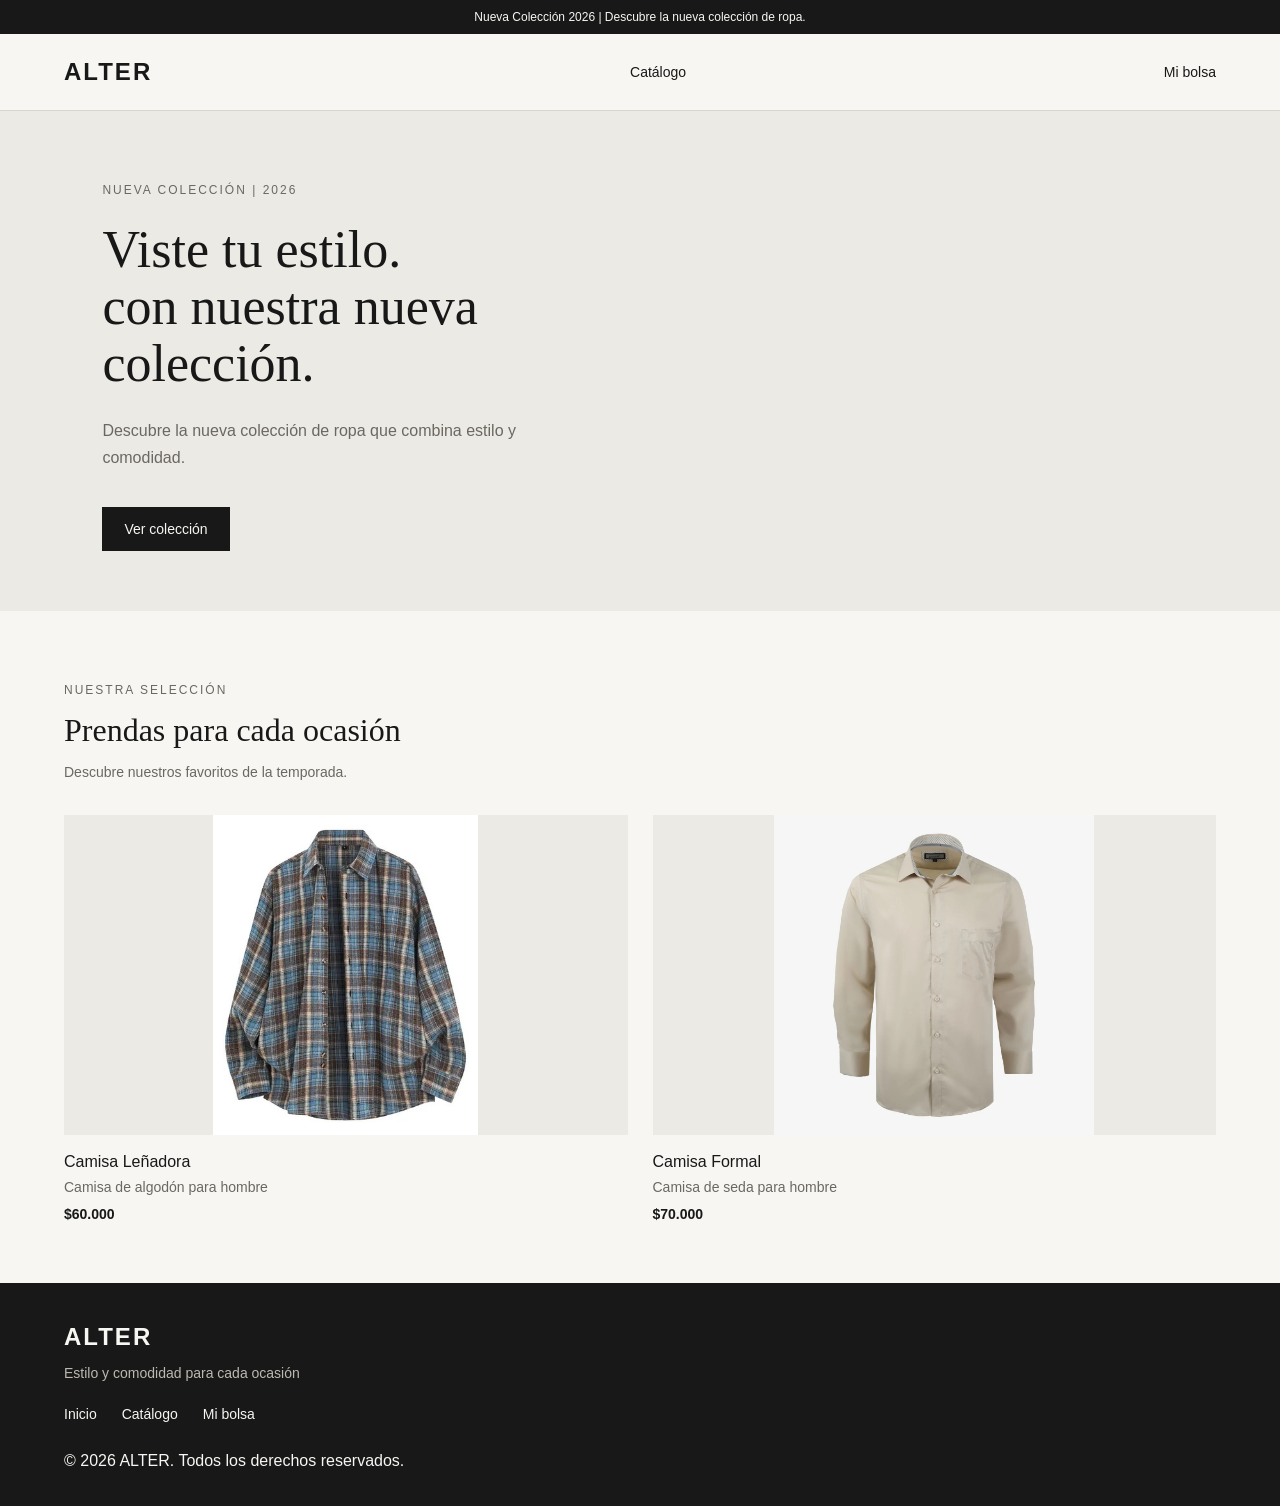
==== index.html @ 16459be5 "Se crea el pie de página de la tienda" ====
<!DOCTYPE html>
<html lang="es">
<head>
    <meta charset="UTF-8">
    <meta name="viewport" content="width=device-width, initial-scale=1.0">
    <title>ALTER</title>
    <link rel="stylesheet" href="css/style.css">
</head>

<body>
<header>
    <div class="anuncio">
        Nueva Colección 2026 | Descubre la nueva colección de ropa.
    </div>

    <nav class="navegacion">
        <a href="index.html" class="logo">ALTER</a>

        <div class="menu">
            <a href="catalogo.html">Catálogo</a>
        </div>

        <a href="carrito.html" class="carrito">Mi bolsa</a>
    </nav>
</header>

<main>
    <section class="principal">
        <div class="contenido-principal">
            <p class="etiqueta">NUEVA COLECCIÓN | 2026</p>

            <h1>Viste tu estilo.<br>con nuestra nueva colección.</h1>

            <p class="descripcion">Descubre la nueva colección de ropa que combina estilo y comodidad.</p>

            <a href="catalogo.html" class="boton-principal">Ver colección</a>
        </div>
    </section>

    <section class="productos">
        <div class="encabezado-productos">
            <p class="etiqueta">NUESTRA SELECCIÓN</p>
            <h2>Prendas para cada ocasión</h2>
            <p>Descubre nuestros favoritos de la temporada.</p>
        </div>

        <div class="lista-productos">
            <article class="producto">
                <div class="imagen-producto">
                    <img src="img/camisa_1.jpg" alt="camisa leñadora">
                </div>
                <h3>Camisa Leñadora</h3>
                <p>Camisa de algodón para hombre</p>
                <span class="precio">$60.000</span>
            </article>

            <article class="producto">
                <div class="imagen-producto">
                    <img src="img/camisa_2.jpg" alt="camisa formal">
                </div>
                <h3>Camisa Formal</h3>
                <p>Camisa de seda para hombre</p>
                <span class="precio">$70.000</span>
            </article>
        </div>
    </section>
</main>

<footer class="pie-pagina">
    <div class="contenido-pie">
        <a href="index.html" class="logo">ALTER</a>
        <p>Estilo y comodidad para cada ocasión</p>
    </div>

    <div class="enlaces-pie">
        <a href="index.html">Inicio</a>
        <a href="catalogo.html">Catálogo</a>
        <a href="carrito.html">Mi bolsa</a>
    </div>

    <div class="derechos-pie">
        <p>&copy; 2026 ALTER. Todos los derechos reservados.</p>
    </div>
</footer>

<script src="js/script.js"></script>
</body>
</html>
---- css/style.css ----
:root{
    --fondo: #F7F6F2;
    --texto: #181818;
    --texto-secundario: #6B6862 ;
    --linea : #DAD6CD ;
    --acento: #C05621;
}

* {
    box-sizing: border-box;
}

body {
    margin: 0;
    background-color: var(--fondo);
    color: var(--texto);
    font-family: 'Arial', sans-serif;
}

.anuncio{
    padding: 10px;
    background-color: var(--texto);
    color: var(--fondo);
    text-align: center;
    font-size: 12px;
}

.navegacion {
    display: flex;
    align-items: center;
    justify-content: space-between;
    padding: 24px 5%;
    border-bottom: 1px solid var(--linea);

}

.logo{
    color: var(--texto);
    font-size: 24px;
    font-weight: bold;
    text-decoration: none;
    letter-spacing: 2px;
}

.menu a, .carrito {
    color: var(--texto);
    font-size: 14px;
    text-decoration: none;
}

.menu a:hover, .carrito:hover {
    color: var(--acento);
}

.principal {
    min-height: 420px;
    display: flex;
    align-items: center;
    padding: 60px 8%;
    background-color: #ECEAE4;
}

.contenido-principal {
    max-width: 550px;
}

.etiqueta {
    color: var(--texto-secundario);
    font-size: 12px;
    letter-spacing: 2px;

}

.contenido-principal h1 {
    margin: 24px 0;
    font-family: Georgia, serif;
    font-size: 52px;
    font-weight: normal;
    line-height: 1.1;
}

.descripcion {
    max-width: 420px;
    color:var(--texto-secundario);
    font-size: 16px;
    line-height: 1.7;
}

.boton-principal {
    display: inline-block;
    margin-top: 20px;
    padding:14px 22px;
    background-color: var(--texto);
    color: var(--fondo);
    text-decoration: none;
    font-size: 14px;
}

.boton-principal:hover {
    background-color: var(--acento);
}

.productos {
    padding: 60px 5%;
}

.encabezado-productos {
    margin-bottom: 35px;
}

.encabezado-productos h2 {
    margin: 15px 0;
    font-family: Georgia, serif;
    font-size: 32px;
    font-weight: normal;
}

.encabezado-productos > p:last-child {
    color: var(--texto-secundario);
    font-size: 14px;
}

.lista-productos {
    display: grid;
    grid-template-columns: repeat(2, 1fr);
    gap: 25px;
}

.producto h3 {
    margin: 0 0 8px;
    font-size: 16px;
    font-weight: normal;
}

.producto p {
    margin: 0 0 10px;
    color: var(--texto-secundario);
    font-size: 14px;
}

.producto span{
    font-size: 14px;
    font-weight: bold;
}

.imagen-producto {
    width: 100%;
    height: 320px;
    margin-bottom: 18px;
    background-color: #ECEAE4;
    display: flex;
    align-items: center;
    justify-content: center;
}

.imagen-producto img {
    width: 100%;
    height: 100%;
    object-fit: contain;
    display: block;
}

.pie-pagina {
    padding: 40px 5% 20px;
    background-color: var(--texto);
    color: var(--fondo);
}

.contenido-pie {
    margin-bottom: 25px;
}

.pie-pagina .logo {
    color: var(--fondo)
}

.contenido-pie p {
    color: #BDB9B1;
    font-size: 14px;
}

.enlaces-pie {
    display: flex;
    gap: 25px;
    margin-bottom: 30px;
}

.enlaces-pie a {
    color: var(--fondo);
    font-size: 14px;
    text-decoration: none;
}

.enlaces-pie a:hover {
    color: var(--acento);
}

.derechos {
    padding-top: 15px;
    border-top: 1px solid #44413C;
    color: #BDB9B1;
    font-size: 12px;
}
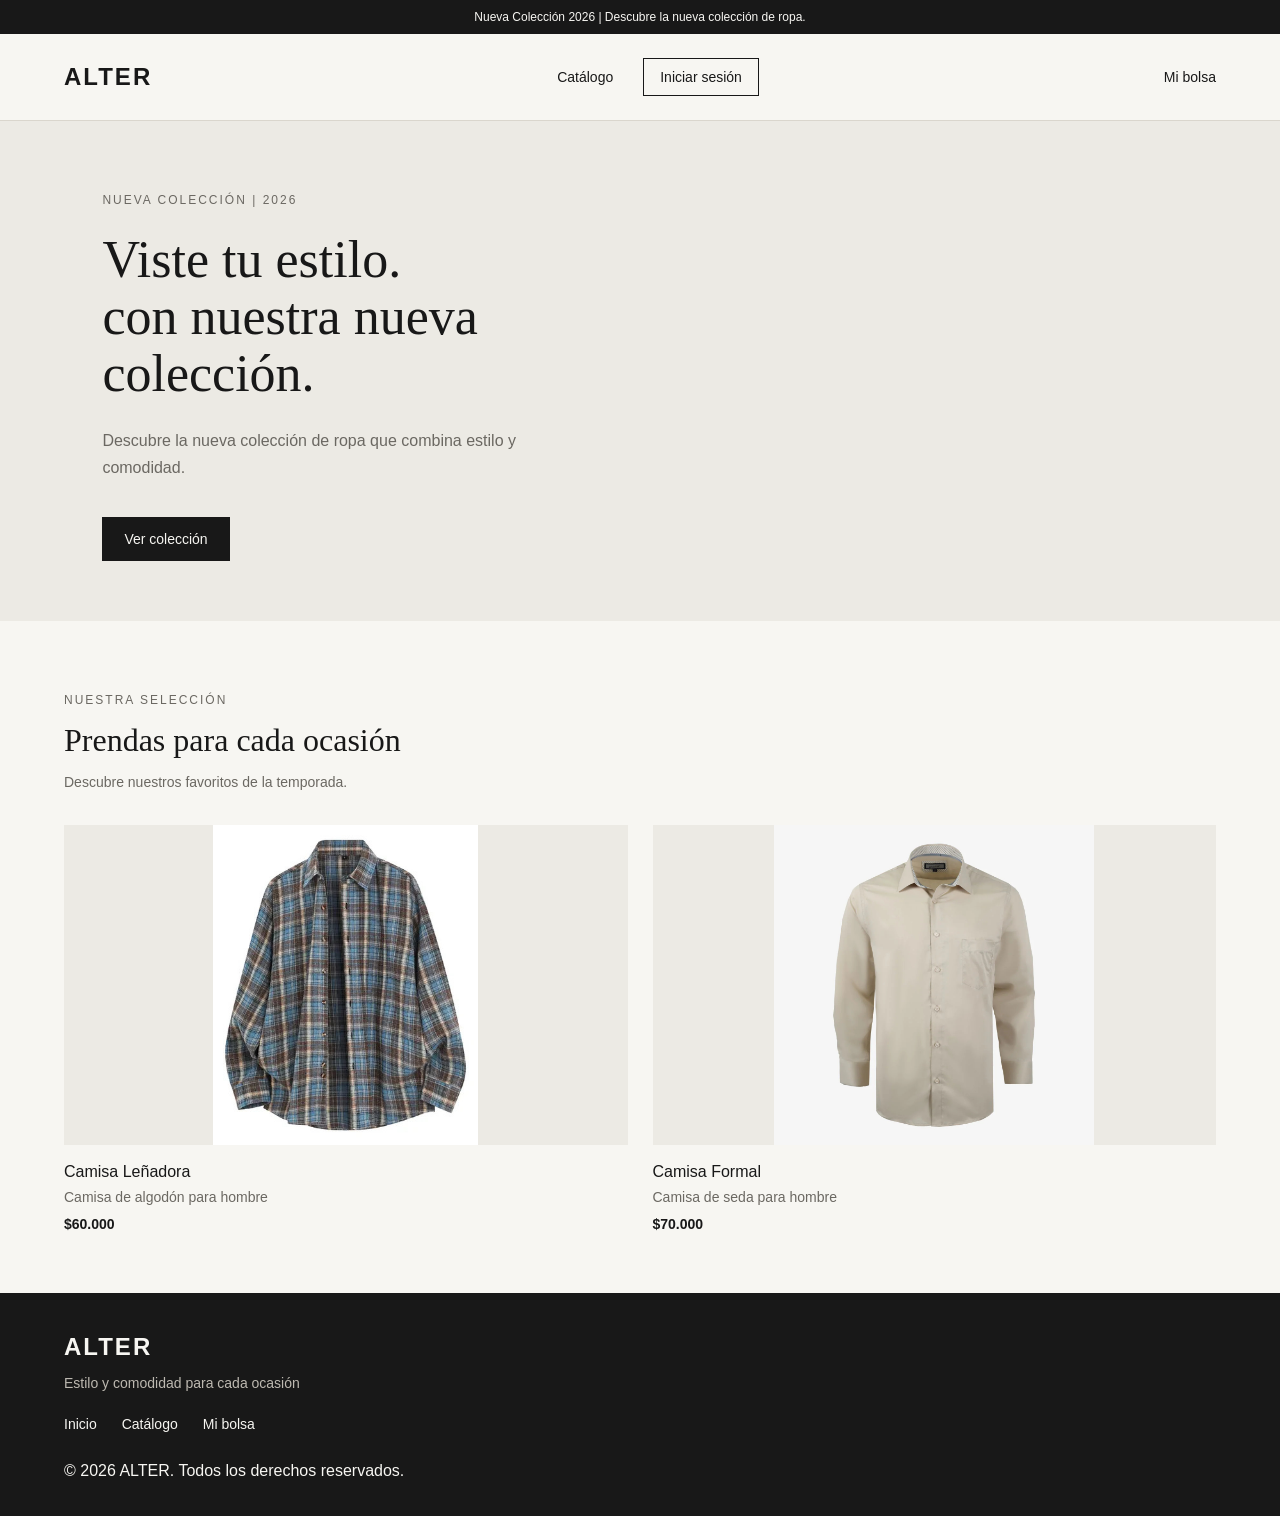
==== commit e9f02368: "Se mejora la navegación y el acceso al inicio de sesión" ====
--- a/index.html
+++ b/index.html
@@ -18,6 +18,7 @@
 
         <div class="menu">
             <a href="catalogo.html">Catálogo</a>
+            <a href="login.html" class="enlace-login">Iniciar sesión</a>
         </div>
 
         <a href="carrito.html" class="carrito">Mi bolsa</a>
--- a/css/style.css
+++ b/css/style.css
@@ -42,14 +42,52 @@
     letter-spacing: 2px;
 }
 
+.menu {
+    display: flex;
+    align-items: center;
+    gap: 30px;
+}
+
 .menu a, .carrito {
     color: var(--texto);
     font-size: 14px;
     text-decoration: none;
+    transition: color 0.3s ease;
 }
 
 .menu a:hover, .carrito:hover {
     color: var(--acento);
+}
+
+.menu .enlace-login {
+    padding: 10px 16px;
+    border: 1px solid var(--texto);
+    transition: background-color 0.3s ease, color 0.3s ease;
+}
+
+.menu .enlace-login:hover {
+    background-color: var(--texto);
+    color: var(--fondo);
+}
+
+.menu a:not(.enlace-login) {
+    position: relative;
+    padding: 10px 0;
+}
+
+.menu a:not(.enlace-login)::after {
+    content: "";
+    position: absolute;
+    left: 0;
+    bottom: 3px;
+    width: 0;
+    height: 1px;
+    background-color: var(--acento);
+    transition: width 0.3s ease;
+}
+
+.menu a:not(.enlace-login):hover::after {
+    width: 100%;
 }
 
 .principal {
@@ -200,4 +238,90 @@
     border-top: 1px solid #44413C;
     color: #BDB9B1;
     font-size: 12px;
-}+}
+
+.inicio-sesion {
+    width: 100%;
+    max-width: 440px;
+    margin: 60px auto;
+    padding: 40px;
+    background-color: #FFFFFF;
+}
+
+.inicio-sesion h1 {
+    margin: 0 0 12px;
+    font-family: Georgia, serif;
+    font-size: 32px;
+    font-weight: normal;
+}
+
+.inicio-sesion p {
+    color: var(--texto-secundario);
+    font-size: 14px;
+    line-height: 1.6;
+}
+
+.inicio-sesion form {
+    display: flex;
+    flex-direction: column;
+    margin-top: 30px;
+}
+
+.inicio-sesion label {
+    margin-bottom: 8px;
+    font-size: 14px;
+}
+
+.inicio-sesion input {
+    width: 100%;
+    margin-bottom: 20px;
+    padding: 13px;
+    border: 1px solid var(--linea);
+    background-color: var(--fondo);
+    font-size: 14px;
+    outline: none;
+}
+
+.inicio-sesion input:focus {
+    border-color: var(--acento);
+}
+
+.inicio-sesion a {
+    color: var(--texto);
+    font-size: 13px;
+    text-decoration: none;
+}
+
+.inicio-sesion a:hover {
+    color: var(--acento);
+}
+
+.inicio-sesion form button {
+    margin-top: 25px;
+    padding: 14px;
+    border: none;
+    background-color: var(--texto);
+    color: var(--fondo);
+    font-size: 14px;
+    cursor: pointer;
+}
+
+.inicio-sesion form button:hover {
+    background-color: var(--acento);
+}
+
+.inicio-sesion > p:last-child {
+    margin-top: 25px;
+    text-align: center;
+}
+
+@media (max-width: 500px) {
+    .inicio-sesion {
+        margin: 30px auto;
+        padding: 25px;
+    }
+
+    .inicio-sesion h1 {
+        font-size: 28px;
+    }
+}
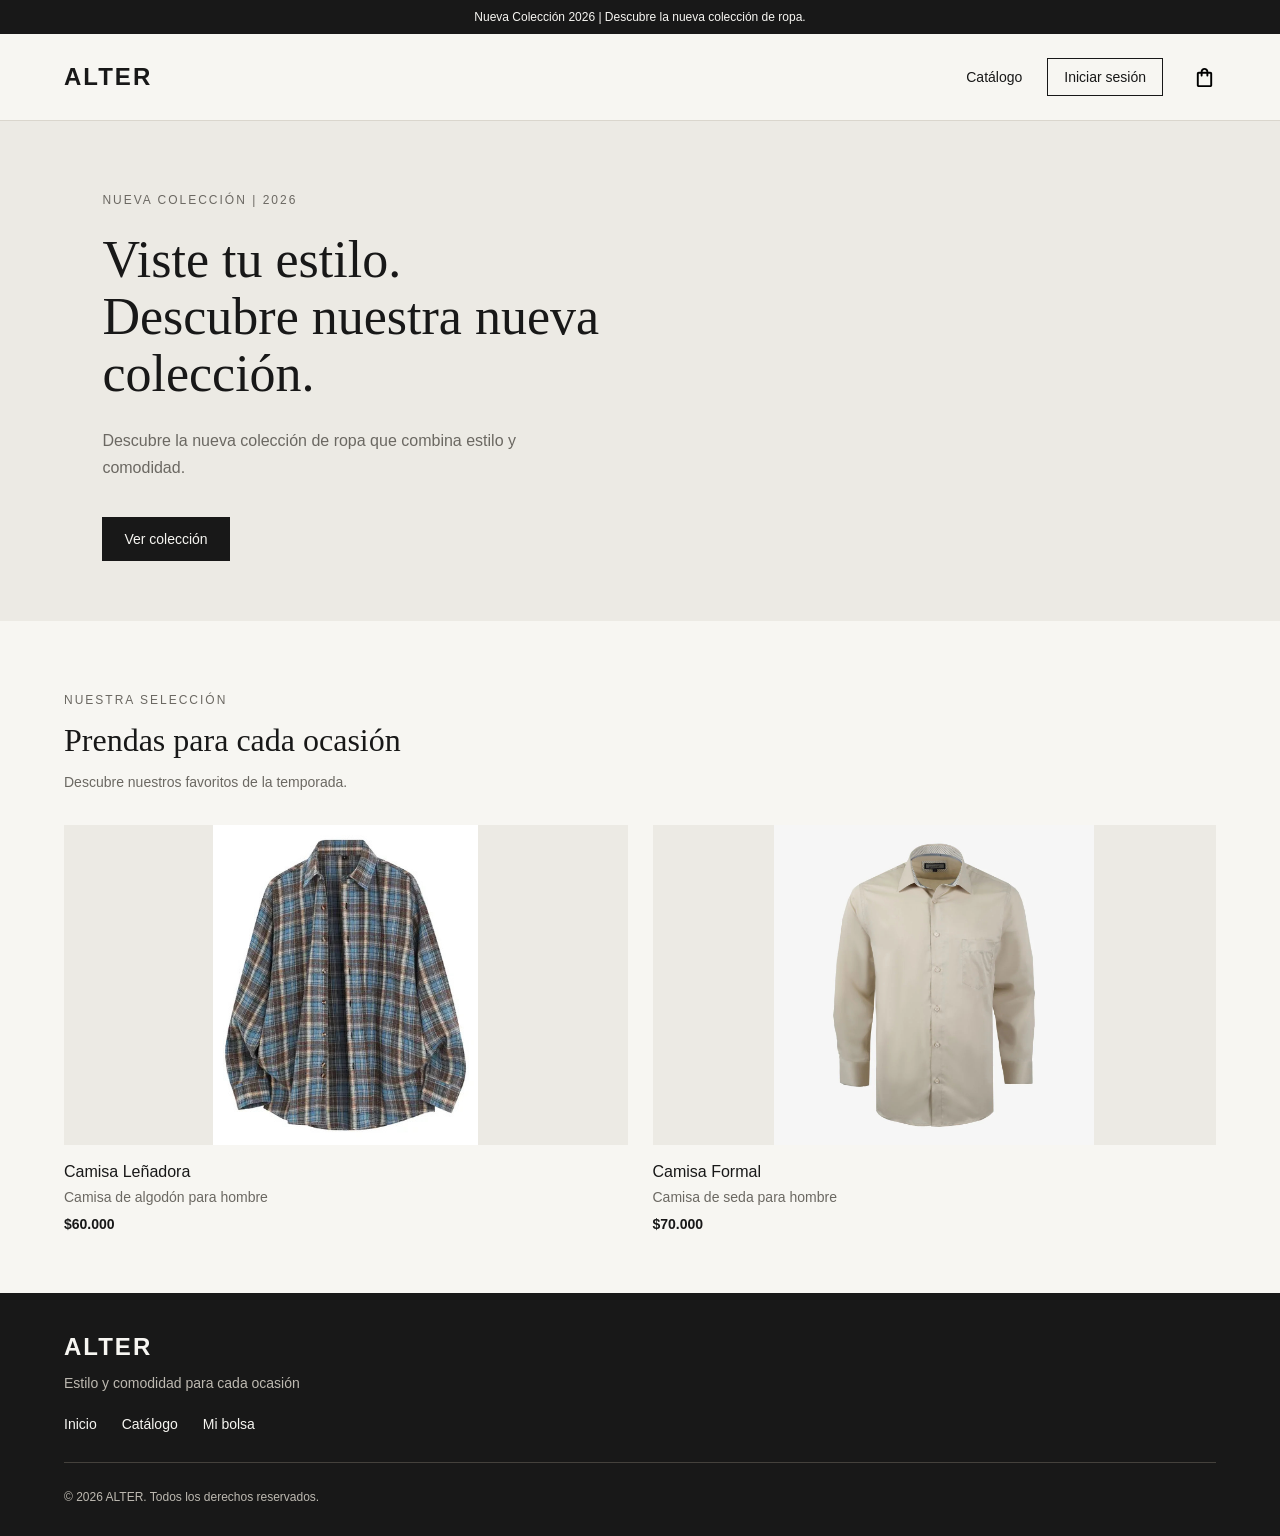
==== commit 4c930c36: "Se reemplaza el texto de la bolsa por un icono y ajusta el menú de navegación" ====
--- a/index.html
+++ b/index.html
@@ -21,7 +21,9 @@
             <a href="login.html" class="enlace-login">Iniciar sesión</a>
         </div>
 
-        <a href="carrito.html" class="carrito">Mi bolsa</a>
+        <a href="carrito.html" class="carrito" aria-label="Mi bolsa" title="Mi bolsa">
+            <img src="img/bolsa.svg" alt="">
+        </a>
     </nav>
 </header>
 
@@ -30,7 +32,7 @@
         <div class="contenido-principal">
             <p class="etiqueta">NUEVA COLECCIÓN | 2026</p>
 
-            <h1>Viste tu estilo.<br>con nuestra nueva colección.</h1>
+            <h1>Viste tu estilo.<br>Descubre nuestra nueva colección.</h1>
 
             <p class="descripcion">Descubre la nueva colección de ropa que combina estilo y comodidad.</p>
 
--- a/css/style.css
+++ b/css/style.css
@@ -45,7 +45,9 @@
 .menu {
     display: flex;
     align-items: center;
-    gap: 30px;
+    gap: 25px;
+    margin-left: auto;
+    margin-right: 30px;
 }
 
 .menu a, .carrito {
@@ -53,6 +55,26 @@
     font-size: 14px;
     text-decoration: none;
     transition: color 0.3s ease;
+}
+
+.carrito {
+    display: flex;
+    align-items: center;
+    justify-content: center;
+}
+
+.carrito img {
+    width: 23px;
+    height: 23px;
+    display: block;
+    object-fit: contain;
+    filter: brightness(0);
+    transition: transform 0.3s ease;
+}
+.carrito:hover img {
+    transform: translateY(-2px);
+    filter: brightness(0) saturate(100%) invert(35%) sepia(38%)
+        saturate(1694%) hue-rotate(347deg) brightness(91%) contrast(91%);
 }
 
 .menu a:hover, .carrito:hover {
@@ -233,7 +255,7 @@
     color: var(--acento);
 }
 
-.derechos {
+.derechos-pie {
     padding-top: 15px;
     border-top: 1px solid #44413C;
     color: #BDB9B1;
@@ -241,18 +263,20 @@
 }
 
 .inicio-sesion {
-    width: 100%;
-    max-width: 440px;
+    width: calc(100% - 40px);
+    max-width: 460px;
     margin: 60px auto;
-    padding: 40px;
+    padding: 42px;
     background-color: #FFFFFF;
+    border: 1px solid var(--linea);
 }
 
 .inicio-sesion h1 {
     margin: 0 0 12px;
     font-family: Georgia, serif;
-    font-size: 32px;
+    font-size: 34px;
     font-weight: normal;
+    line-height: 1.2;
 }
 
 .inicio-sesion p {
@@ -268,28 +292,42 @@
 }
 
 .inicio-sesion label {
-    margin-bottom: 8px;
+    margin-bottom: 9px;
     font-size: 14px;
 }
 
 .inicio-sesion input {
     width: 100%;
-    margin-bottom: 20px;
-    padding: 13px;
+    margin-bottom: 22px;
+    padding: 14px;
     border: 1px solid var(--linea);
     background-color: var(--fondo);
+    color: var(--texto);
+    font-family: Arial, sans-serif;
     font-size: 14px;
     outline: none;
+    transition: border-color 0.3s, background-color 0.3s;
 }
 
 .inicio-sesion input:focus {
     border-color: var(--acento);
+    background-color: #FFFFFF;
+}
+
+.inicio-sesion input::placeholder {
+    color: #88847D;
+}
+
+.inicio-sesion form > a {
+    align-self:flex-end;
+    margin-top: -5px;
 }
 
 .inicio-sesion a {
     color: var(--texto);
     font-size: 13px;
     text-decoration: none;
+    transition: color 0.3s;
 }
 
 .inicio-sesion a:hover {
@@ -299,29 +337,162 @@
 .inicio-sesion form button {
     margin-top: 25px;
     padding: 14px;
-    border: none;
+    border: 1px solid var(--texto);
     background-color: var(--texto);
     color: var(--fondo);
     font-size: 14px;
     cursor: pointer;
+    transition: background-color 0.3s, border-color 0.3s;
 }
 
 .inicio-sesion form button:hover {
+    border-color: var(--acento);
     background-color: var(--acento);
 }
 
+.inicio-sesion form button:focus-visible, .inicio-sesion a:focus-visible {
+    outline: 2px solid var(--acento);
+    outline-offset: 3px;
+}
+
 .inicio-sesion > p:last-child {
-    margin-top: 25px;
+    margin-top: 28px;
     text-align: center;
 }
 
 @media (max-width: 500px) {
     .inicio-sesion {
-        margin: 30px auto;
-        padding: 25px;
+        margin: 35px auto;
+        padding: 28px 24px;
     }
 
     .inicio-sesion h1 {
-        font-size: 28px;
-    }
-}
+        font-size: 29px;
+    }
+}
+
+.pagina-mantenimiento {
+    min-height: 100vh;
+    display: flex;
+    flex-direction: column;
+}
+
+.mantenimiento {
+    flex: 1;
+    display: flex;
+    flex-direction: column;
+    align-items: center;
+    padding: 35px 0 0;
+    text-align: center;
+}
+
+.mantenimiento .logo {
+    font-size: 28px;
+}
+
+.contenido-mantenimiento {
+    width: calc(100% - 40px);
+    max-width: 600px;
+    padding: 55px 45px;
+    margin: 40px 0;
+    background-color: #FFFFFF;
+    border: 1px solid var(--linea);
+}
+
+.etiqueta-mantenimiento {
+    margin: 0 0 22px;
+    color: var(--acento);
+    font-size: 12px;
+    letter-spacing: 3px;
+}
+
+.contenido-mantenimiento h1 {
+    margin: 0 0 22px;
+    font-family: Georgia, serif;
+    font-size: 42px;
+    font-weight: normal;
+    line-height: 1.2;
+}
+
+.descripcion-mantenimiento {
+    max-width: 460px;
+    margin: 0 auto;
+    color: var(--texto-secundario);
+    font-size: 15px;
+    line-height: 1.8;
+}
+
+.estado-mantenimiento {
+    display: inline-block;
+    margin-top: 28px;
+    padding: 12px 16px;
+    border: 1px solid var(--linea);
+    color: var(--texto-secundario);
+    font-size: 12px;
+}
+
+.pie-mantenimiento {
+    width: 100%;
+    margin-top: auto;
+    padding:40px 5% 20px;
+    background-color: var(--texto);
+    color: var(--fondo);
+    font-size: 12px;
+    text-align: left;
+}
+
+.pie-mantenimiento p {
+    margin: 0;
+}
+
+@media (max-width: 500px) {
+    .mantenimiento {
+        padding: 25px 0 0;
+    }
+
+    .contenido-mantenimiento {
+        padding: 35px 22px;
+        margin: 30px 0;
+    }
+
+    .contenido-mantenimiento h1 {
+        font-size: 32px;
+    }
+
+    .descripcion-mantenimiento {
+        font-size: 14px;
+    }
+}
+
+.btn-volver {
+    display: inline-block;
+    padding: 10px 18px;
+    border: 1px solid var(--linea);
+    background-color: transparent;
+    color: var(--texto);
+    text-decoration: none;
+    font-size: 14px;
+    transition: background-color 0.3s, color 0.3s;
+}
+
+.btn-volver:hover {
+    background-color: var(--texto);
+    color: var(--fondo);
+}
+
+@media (max-width: 500px) {
+    .navegacion {
+        padding: 18px 5%;
+        flex-wrap: wrap;
+        gap: 18px;
+    }
+
+    .menu {
+        margin: 0;
+        gap: 15px;
+    }
+
+    .carrito {
+        margin-left:auto;
+    }
+}
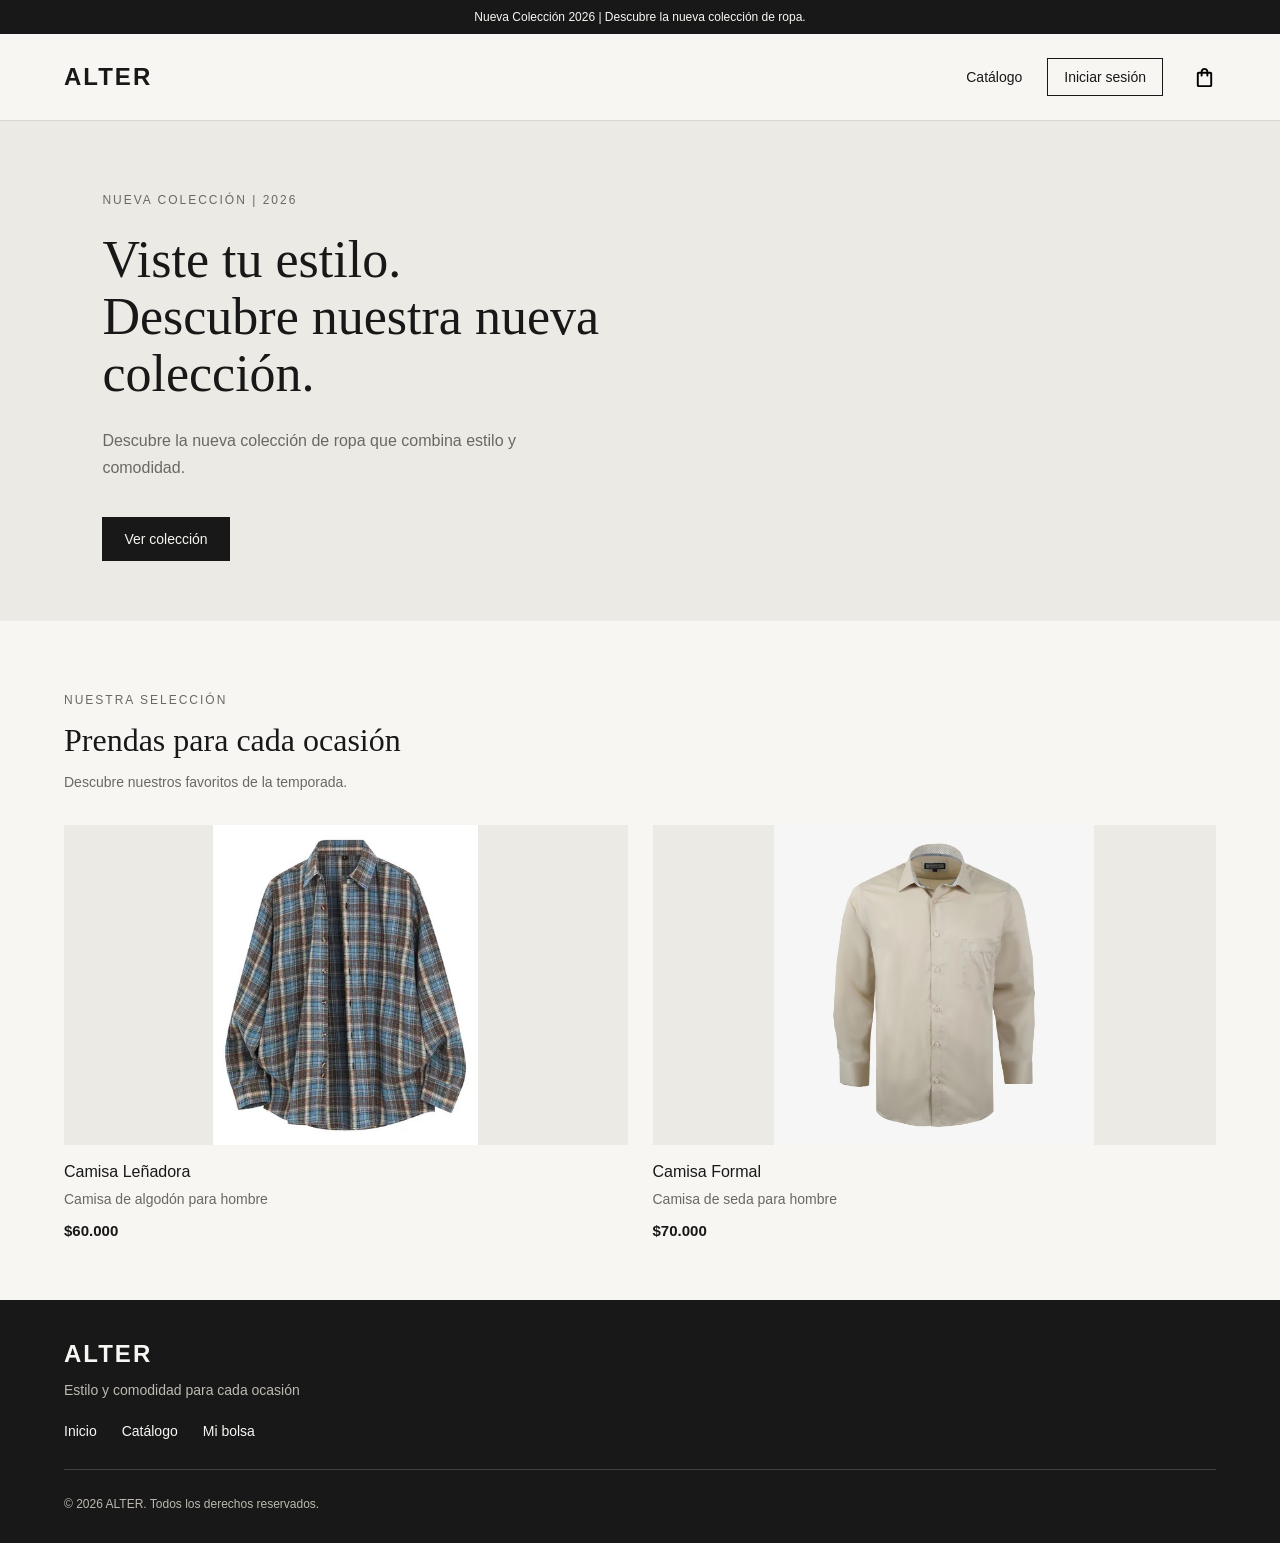
==== commit 484f8187: "refactor: actualizar enlaces de estilos en archivos HTML y eliminar style.css" ====
--- a/index.html
+++ b/index.html
@@ -4,7 +4,10 @@
     <meta charset="UTF-8">
     <meta name="viewport" content="width=device-width, initial-scale=1.0">
     <title>ALTER</title>
-    <link rel="stylesheet" href="css/style.css">
+    <link rel="stylesheet" href="css/base.css">
+    <link rel="stylesheet" href="css/layout.css">
+    <link rel="stylesheet" href="css/components.css">
+    <link rel="stylesheet" href="css/home.css">
 </head>
 
 <body>
--- a/css/base.css
+++ b/css/base.css
@@ -0,0 +1,18 @@
+:root{
+    --fondo: #F7F6F2;
+    --texto: #181818;
+    --texto-secundario: #6B6862 ;
+    --linea : #DAD6CD ;
+    --acento: #C05621;
+}
+
+* {
+    box-sizing: border-box;
+}
+
+body {
+    margin: 0;
+    background-color: var(--fondo);
+    color: var(--texto);
+    font-family: 'Arial', sans-serif;
+}
--- a/css/layout.css
+++ b/css/layout.css
@@ -0,0 +1,153 @@
+.anuncio{
+    padding: 10px;
+    background-color: var(--texto);
+    color: var(--fondo);
+    text-align: center;
+    font-size: 12px;
+}
+
+.navegacion {
+    display: flex;
+    align-items: center;
+    justify-content: space-between;
+    padding: 24px 5%;
+    border-bottom: 1px solid var(--linea);
+
+}
+
+.logo{
+    color: var(--texto);
+    font-size: 24px;
+    font-weight: bold;
+    text-decoration: none;
+    letter-spacing: 2px;
+}
+
+.menu {
+    display: flex;
+    align-items: center;
+    gap: 25px;
+    margin-left: auto;
+    margin-right: 30px;
+}
+
+.menu a, .carrito {
+    color: var(--texto);
+    font-size: 14px;
+    text-decoration: none;
+    transition: color 0.3s ease;
+}
+
+.carrito {
+    display: flex;
+    align-items: center;
+    justify-content: center;
+}
+
+.carrito img {
+    width: 23px;
+    height: 23px;
+    display: block;
+    object-fit: contain;
+    filter: brightness(0);
+    transition: transform 0.3s ease;
+}
+.carrito:hover img {
+    transform: translateY(-2px);
+    filter: brightness(0) saturate(100%) invert(35%) sepia(38%)
+        saturate(1694%) hue-rotate(347deg) brightness(91%) contrast(91%);
+}
+
+.menu a:hover, .carrito:hover {
+    color: var(--acento);
+}
+
+.menu .enlace-login {
+    padding: 10px 16px;
+    border: 1px solid var(--texto);
+    transition: background-color 0.3s ease, color 0.3s ease;
+}
+
+.menu .enlace-login:hover {
+    background-color: var(--texto);
+    color: var(--fondo);
+}
+
+.menu a:not(.enlace-login) {
+    position: relative;
+    padding: 10px 0;
+}
+
+.menu a:not(.enlace-login)::after {
+    content: "";
+    position: absolute;
+    left: 0;
+    bottom: 3px;
+    width: 0;
+    height: 1px;
+    background-color: var(--acento);
+    transition: width 0.3s ease;
+}
+
+.menu a:not(.enlace-login):hover::after {
+    width: 100%;
+}
+
+.pie-pagina {
+    padding: 40px 5% 20px;
+    background-color: var(--texto);
+    color: var(--fondo);
+}
+
+.contenido-pie {
+    margin-bottom: 25px;
+}
+
+.pie-pagina .logo {
+    color: var(--fondo)
+}
+
+.contenido-pie p {
+    color: #BDB9B1;
+    font-size: 14px;
+}
+
+.enlaces-pie {
+    display: flex;
+    gap: 25px;
+    margin-bottom: 30px;
+}
+
+.enlaces-pie a {
+    color: var(--fondo);
+    font-size: 14px;
+    text-decoration: none;
+}
+
+.enlaces-pie a:hover {
+    color: var(--acento);
+}
+
+.derechos-pie {
+    padding-top: 15px;
+    border-top: 1px solid #44413C;
+    color: #BDB9B1;
+    font-size: 12px;
+}
+
+@media (max-width: 500px) {
+    .navegacion {
+        padding: 18px 5%;
+        flex-wrap: wrap;
+        gap: 18px;
+    }
+
+    .menu {
+        margin: 0;
+        gap: 15px;
+    }
+
+    .carrito {
+        margin-left:auto;
+    }
+}
--- a/css/components.css
+++ b/css/components.css
@@ -0,0 +1,15 @@
+.btn-volver {
+    display: inline-block;
+    padding: 10px 18px;
+    border: 1px solid var(--linea);
+    background-color: transparent;
+    color: var(--texto);
+    text-decoration: none;
+    font-size: 14px;
+    transition: background-color 0.3s, color 0.3s;
+}
+
+.btn-volver:hover {
+    background-color: var(--texto);
+    color: var(--fondo);
+}
--- a/css/home.css
+++ b/css/home.css
@@ -0,0 +1,122 @@
+.principal {
+    min-height: 420px;
+    display: flex;
+    align-items: center;
+    padding: 60px 8%;
+    background-color: #ECEAE4;
+}
+
+.contenido-principal {
+    max-width: 550px;
+}
+
+.etiqueta {
+    color: var(--texto-secundario);
+    font-size: 12px;
+    letter-spacing: 2px;
+
+}
+
+.contenido-principal h1 {
+    margin: 24px 0;
+    font-family: Georgia, serif;
+    font-size: 52px;
+    font-weight: normal;
+    line-height: 1.1;
+}
+
+.descripcion {
+    max-width: 420px;
+    color:var(--texto-secundario);
+    font-size: 16px;
+    line-height: 1.7;
+}
+
+.boton-principal {
+    display: inline-block;
+    margin-top: 20px;
+    padding:14px 22px;
+    background-color: var(--texto);
+    color: var(--fondo);
+    text-decoration: none;
+    font-size: 14px;
+}
+
+.boton-principal:hover {
+    background-color: var(--acento);
+}
+
+.productos {
+    padding: 60px 5%;
+}
+
+.encabezado-productos {
+    margin-bottom: 35px;
+}
+
+.encabezado-productos h2 {
+    margin: 15px 0;
+    font-family: Georgia, serif;
+    font-size: 32px;
+    font-weight: normal;
+}
+
+.encabezado-productos > p:last-child {
+    color: var(--texto-secundario);
+    font-size: 14px;
+}
+
+.lista-productos {
+    display: grid;
+    grid-template-columns: repeat(2, 1fr);
+    gap: 25px;
+}
+
+.producto {
+    transition: transform 0.3s ease;
+}
+
+.producto:hover{
+    transform: translateY(-4px);
+}
+
+.producto h3 {
+    margin: 0 0 8px;
+    font-size: 16px;
+    font-weight: normal;
+}
+
+.producto p {
+    margin: 0 0 12px;
+    color: var(--texto-secundario);
+    font-size: 14px;
+    line-height: 1.5;
+}
+
+.producto .precio {
+    font-size: 15px;
+    font-weight: bold;
+}
+
+.imagen-producto {
+    width: 100%;
+    height: 320px;
+    margin-bottom: 18px;
+    background-color: #ECEAE4;
+    display: flex;
+    align-items: center;
+    justify-content: center;
+    overflow: hidden;
+}
+
+.imagen-producto img {
+    width: 100%;
+    height: 100%;
+    object-fit: contain;
+    display: block;
+    transition: transform 0.4s ease;
+}
+
+.producto:hover .imagen-producto img {
+    transform: scale(1.04);
+}
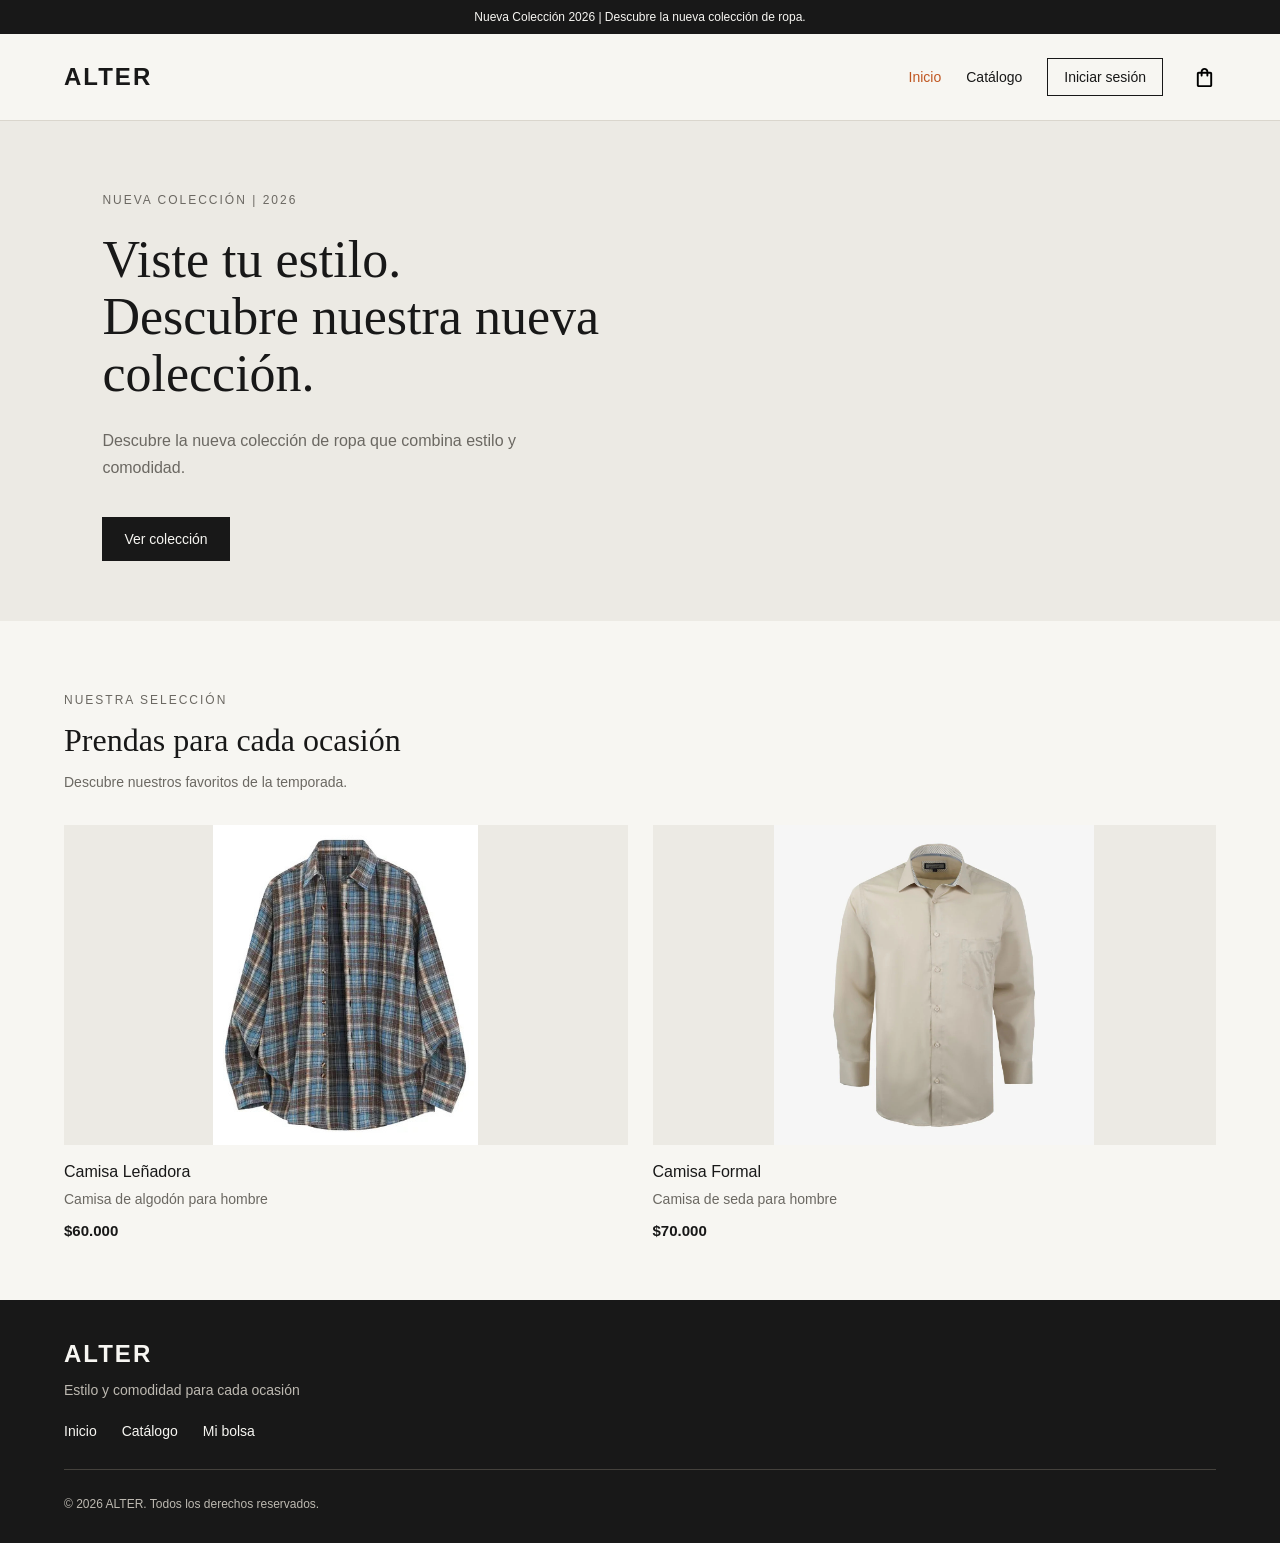
==== commit 3e0e0bc4: "feat: agregar enlace de inicio y estado activo en navegación" ====
--- a/index.html
+++ b/index.html
@@ -20,6 +20,7 @@
         <a href="index.html" class="logo">ALTER</a>
 
         <div class="menu">
+            <a href="index.html" class="activo" aria-current="page">Inicio</a>
             <a href="catalogo.html">Catálogo</a>
             <a href="login.html" class="enlace-login">Iniciar sesión</a>
         </div>
--- a/css/layout.css
+++ b/css/layout.css
@@ -36,6 +36,14 @@
     font-size: 14px;
     text-decoration: none;
     transition: color 0.3s ease;
+}
+
+.menu a.activo {
+    color: var(--acento);
+}
+
+.menu a.activo::after {
+    width: 100%;
 }
 
 .carrito {
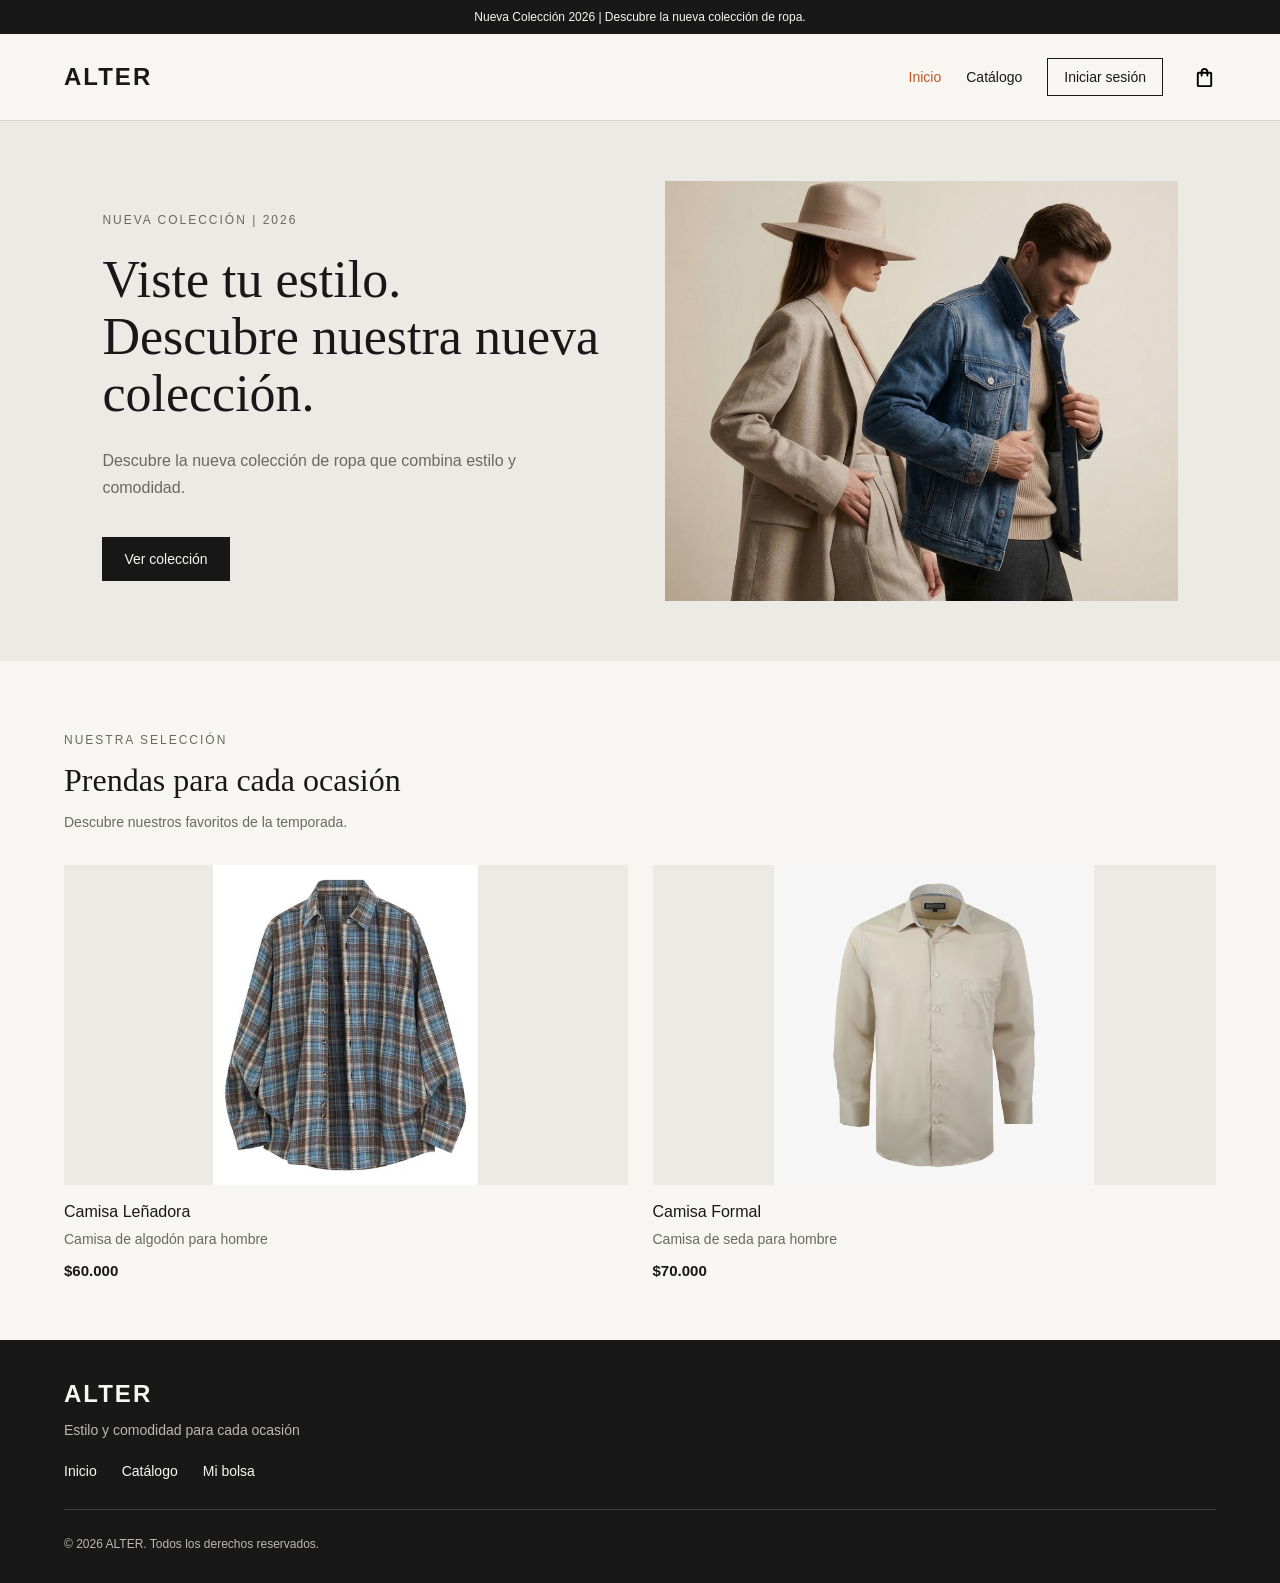
==== commit b8b70bbb: "feat: rediseñar encabezado principal" ====
--- a/index.html
+++ b/index.html
@@ -41,6 +41,10 @@
             <p class="descripcion">Descubre la nueva colección de ropa que combina estilo y comodidad.</p>
 
             <a href="catalogo.html" class="boton-principal">Ver colección</a>
+        </div>
+
+        <div class="imagen-principal">
+            <img src="img/fondo_index.jpg" alt="Colección de ALTER 2026">
         </div>
     </section>
 
--- a/css/home.css
+++ b/css/home.css
@@ -1,13 +1,29 @@
 .principal {
-    min-height: 420px;
-    display: flex;
+    min-height: 520px;
+    display: grid;
     align-items: center;
     padding: 60px 8%;
+    grid-template-columns: 1fr 1fr;
+    gap: 50px;
     background-color: #ECEAE4;
 }
 
 .contenido-principal {
     max-width: 550px;
+}
+
+.imagen-principal {
+    width: 100%;
+    height: 420px;
+    background-color: #DAD6CD;
+    overflow: hidden;
+}
+
+.imagen-principal img {
+    width: 100%;
+    height: 100%;
+    object-fit: cover;
+    display: block;
 }
 
 .etiqueta {
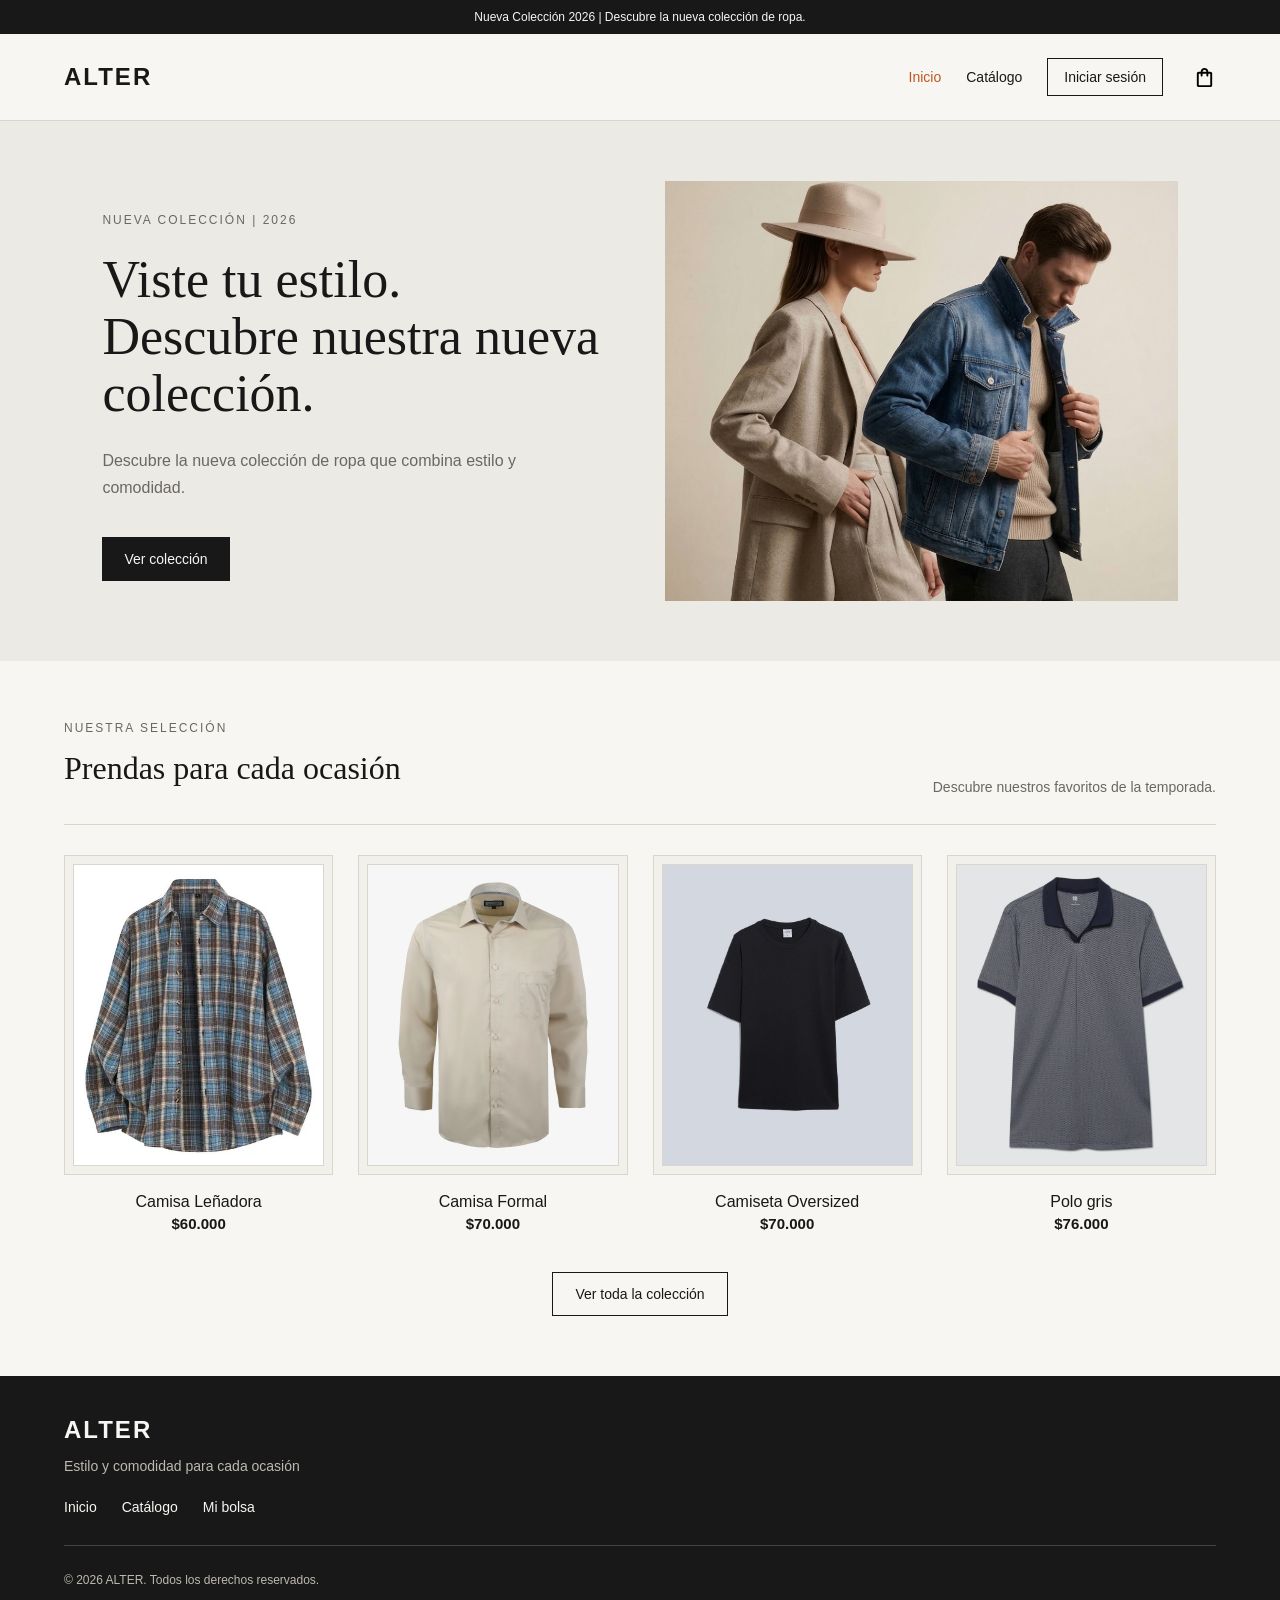
==== commit 96cdb096: "feat: mejorar página de inicio y selección de productos" ====
--- a/index.html
+++ b/index.html
@@ -50,9 +50,11 @@
 
     <section class="productos">
         <div class="encabezado-productos">
-            <p class="etiqueta">NUESTRA SELECCIÓN</p>
-            <h2>Prendas para cada ocasión</h2>
-            <p>Descubre nuestros favoritos de la temporada.</p>
+            <div class="titulo-producto">
+                <p class="etiqueta">NUESTRA SELECCIÓN</p>
+                <h2>Prendas para cada ocasión</h2>
+            </div>
+            <p class="descripcion-productos">Descubre nuestros favoritos de la temporada.</p>
         </div>
 
         <div class="lista-productos">
@@ -61,7 +63,6 @@
                     <img src="img/camisa_1.jpg" alt="camisa leñadora">
                 </div>
                 <h3>Camisa Leñadora</h3>
-                <p>Camisa de algodón para hombre</p>
                 <span class="precio">$60.000</span>
             </article>
 
@@ -70,9 +71,28 @@
                     <img src="img/camisa_2.jpg" alt="camisa formal">
                 </div>
                 <h3>Camisa Formal</h3>
-                <p>Camisa de seda para hombre</p>
                 <span class="precio">$70.000</span>
             </article>
+
+            <article class="producto">
+                <div class="imagen-producto">
+                    <img src="img/camisa_4.jpg" alt="camiseta oversized">
+                </div>
+                <h3>Camiseta Oversized</h3>
+                <span class="precio">$70.000</span>
+            </article>
+
+            <article class="producto">
+                <div class="imagen-producto">
+                    <img src="img/camisa_5.jpg" alt="polo gris">
+                </div>
+                <h3>Polo gris</h3>
+                <span class="precio">$76.000</span>
+            </article>
+        </div>
+
+        <div class="enlace-catalogo">
+            <a href="catalogo.html">Ver toda la colección</a>
         </div>
     </section>
 </main>
--- a/css/home.css
+++ b/css/home.css
@@ -67,7 +67,32 @@
 }
 
 .encabezado-productos {
-    margin-bottom: 35px;
+    display: flex;
+    align-items: end;
+    justify-content: space-between;
+    gap: 30px;
+    margin-bottom: 30px;
+    padding-bottom: 22px;
+    border-bottom: 1px solid var(--linea);
+}
+
+.titulo-producto .etiqueta {
+    margin: 0 0 12px;
+}
+
+.titulo-producto h2 {
+    margin: 0;
+    font-family: Georgia, serif;
+    font-size: 32px;
+    font-weight: normal;
+}
+
+.descripcion-productos {
+    max-width: auto;
+    margin: 0 0 4px;
+    color: var(--texto-secundario);
+    font-size: 14px;
+    line-height: 1.6;
 }
 
 .encabezado-productos h2 {
@@ -84,11 +109,12 @@
 
 .lista-productos {
     display: grid;
-    grid-template-columns: repeat(2, 1fr);
+    grid-template-columns: repeat(4, minmax(0, 1fr));
     gap: 25px;
 }
 
 .producto {
+    text-align: center;
     transition: transform 0.3s ease;
 }
 
@@ -97,7 +123,7 @@
 }
 
 .producto h3 {
-    margin: 0 0 8px;
+    margin: 0 0 4px;
     font-size: 16px;
     font-weight: normal;
 }
@@ -112,13 +138,16 @@
 .producto .precio {
     font-size: 15px;
     font-weight: bold;
+    display: block;
 }
 
 .imagen-producto {
     width: 100%;
     height: 320px;
     margin-bottom: 18px;
-    background-color: #ECEAE4;
+    padding: 8px;
+    background-color: #F1F0EB;
+    border: 1px solid var(--linea);
     display: flex;
     align-items: center;
     justify-content: center;
@@ -128,11 +157,49 @@
 .imagen-producto img {
     width: 100%;
     height: 100%;
-    object-fit: contain;
+    object-fit: cover;
+    object-position: center;
     display: block;
+    border: 1px solid var(--linea);
     transition: transform 0.4s ease;
 }
 
 .producto:hover .imagen-producto img {
     transform: scale(1.04);
-}+}
+
+.enlace-catalogo {
+    margin-top: 40px;
+    text-align: center;
+}
+
+.enlace-catalogo a {
+    display: inline-block;
+    padding: 13px 22px;
+    border: 1px solid var(--texto);
+    color: var(--texto);
+    text-decoration: none;
+    font-size: 14px;
+    transition: background-color 0.3s, color 0.3s;
+}
+
+.enlace-catalogo a:hover {
+    background-color: var(--texto);
+    color: var(--fondo);
+}
+
+@media (max-width: 900px) {
+    .lista-productos {
+        grid-template-columns: repeat(2, minmax(0, 1fr));
+    }
+}
+
+@media (max-width: 500px) {
+    .lista-productos {
+        grid-template-columns: 1fr;
+    }
+
+    .imagen-principal {
+        height: 350px;
+    }
+}
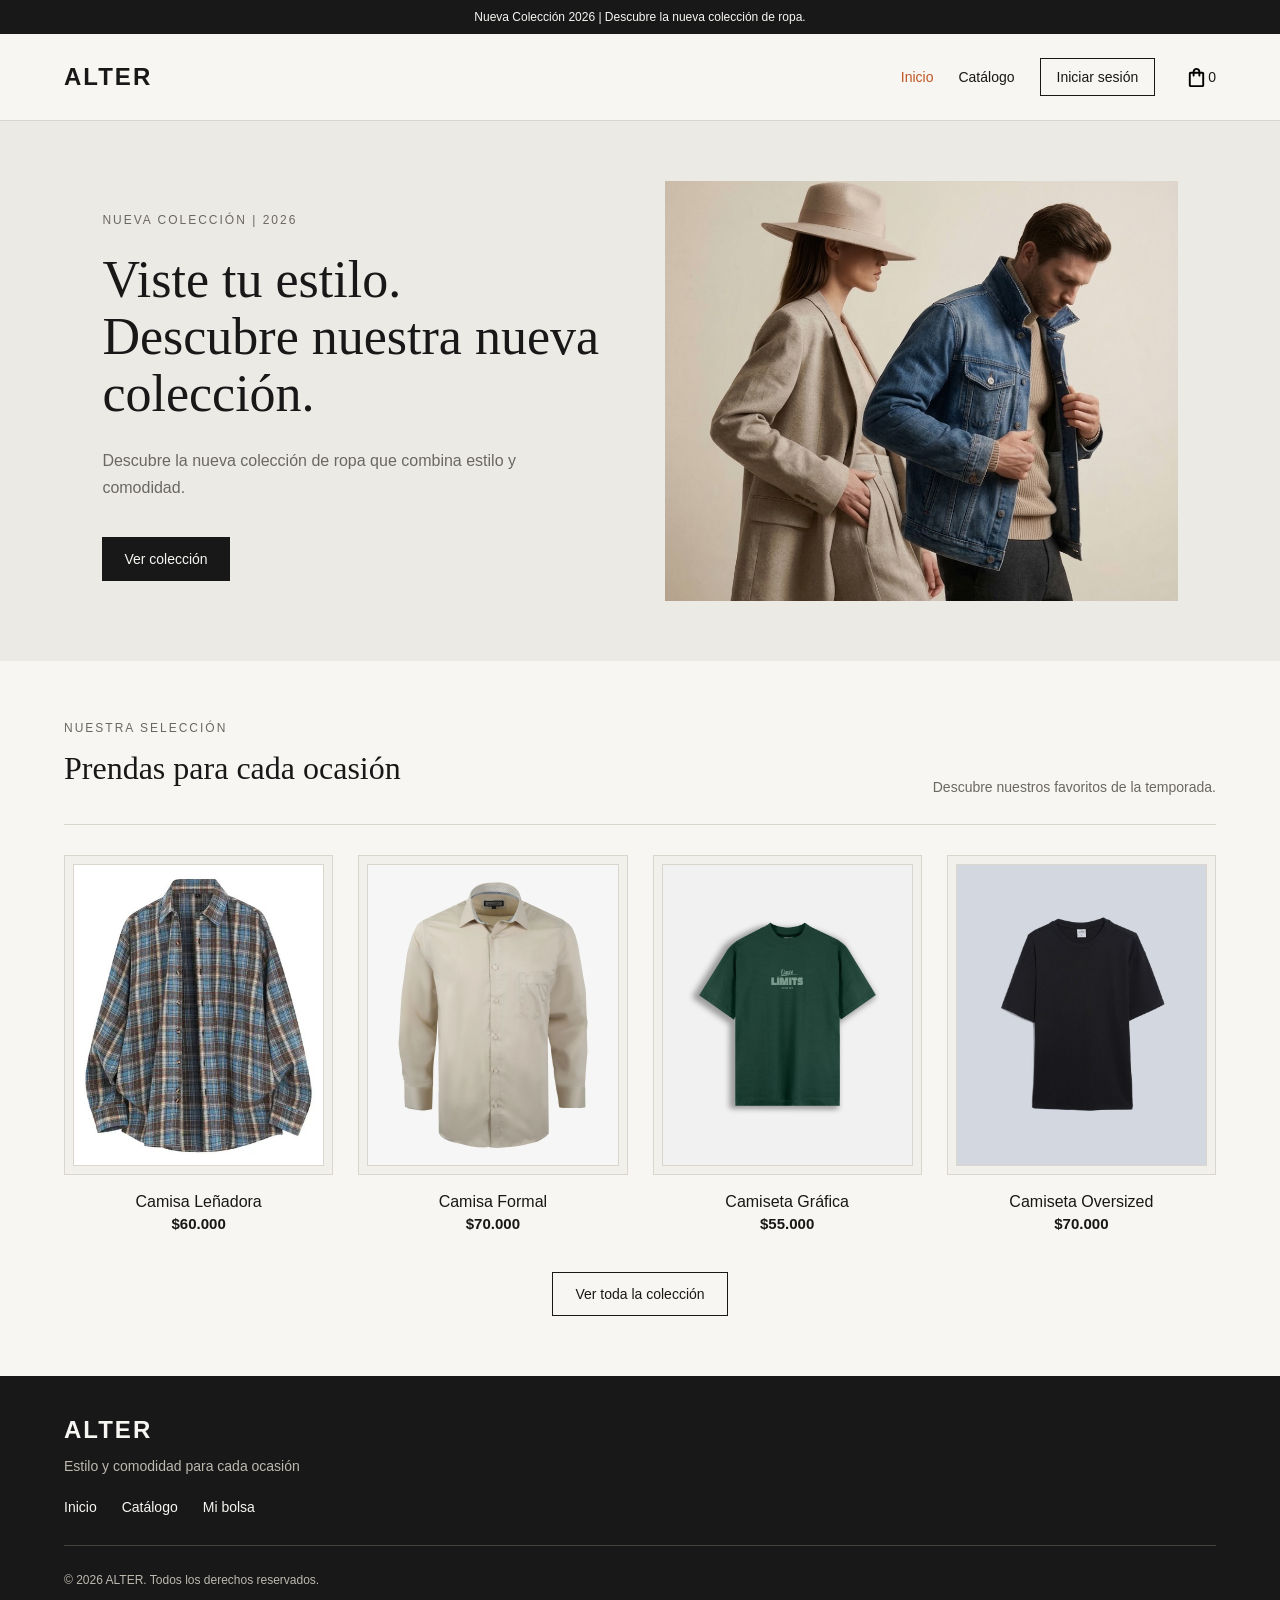
==== commit a35923ed: "refactor: cargar productos del inicio desde productos.js" ====
--- a/index.html
+++ b/index.html
@@ -27,6 +27,7 @@
 
         <a href="carrito.html" class="carrito" aria-label="Mi bolsa" title="Mi bolsa">
             <img src="img/bolsa.svg" alt="">
+            <span class="contador-carrito">0</span>
         </a>
     </nav>
 </header>
@@ -57,39 +58,7 @@
             <p class="descripcion-productos">Descubre nuestros favoritos de la temporada.</p>
         </div>
 
-        <div class="lista-productos">
-            <article class="producto">
-                <div class="imagen-producto">
-                    <img src="img/camisa_1.jpg" alt="camisa leñadora">
-                </div>
-                <h3>Camisa Leñadora</h3>
-                <span class="precio">$60.000</span>
-            </article>
-
-            <article class="producto">
-                <div class="imagen-producto">
-                    <img src="img/camisa_2.jpg" alt="camisa formal">
-                </div>
-                <h3>Camisa Formal</h3>
-                <span class="precio">$70.000</span>
-            </article>
-
-            <article class="producto">
-                <div class="imagen-producto">
-                    <img src="img/camisa_4.jpg" alt="camiseta oversized">
-                </div>
-                <h3>Camiseta Oversized</h3>
-                <span class="precio">$70.000</span>
-            </article>
-
-            <article class="producto">
-                <div class="imagen-producto">
-                    <img src="img/camisa_5.jpg" alt="polo gris">
-                </div>
-                <h3>Polo gris</h3>
-                <span class="precio">$76.000</span>
-            </article>
-        </div>
+        <div class="lista-productos"></div>
 
         <div class="enlace-catalogo">
             <a href="catalogo.html">Ver toda la colección</a>
@@ -114,6 +83,7 @@
     </div>
 </footer>
 
+<script src="js/productos.js"></script>
 <script src="js/script.js"></script>
 </body>
 </html>
